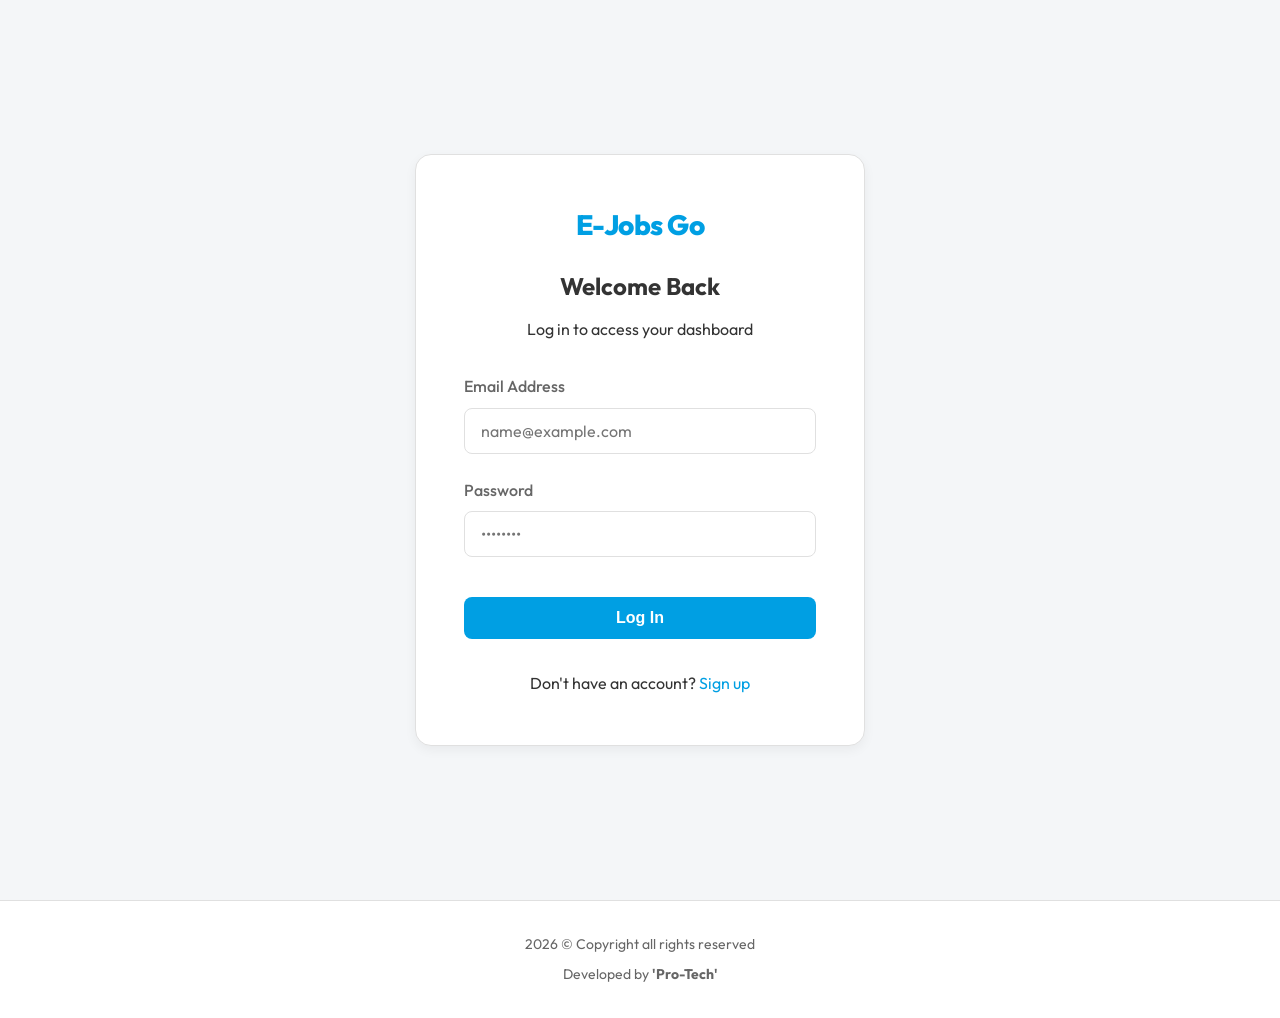
==== login.html @ 3371cefb "Initial commit" ====
<!DOCTYPE html>
<html lang="en">
<head>
    <meta charset="UTF-8">
    <meta name="viewport" content="width=device-width, initial-scale=1.0">
    <title>Login | E-Jobs Go</title>
    <link rel="stylesheet" href="assets/css/styles.css?v=4">
</head>
<body>
    <div class="auth-container">
        <div class="auth-card">
            <div class="text-center mb-1">
                <a href="index.html" class="logo" style="justify-content: center; margin-bottom: 1.5rem;">
                    <span class="gradient-text">E-Jobs Go</span>
                </a>
                <h2>Welcome Back</h2>
                <p class="text-secondary" style="margin-bottom: 2rem;">Log in to access your dashboard</p>
            </div>
            
            <div id="alert-msg" class="alert"></div>

            <form id="login-form">
                <div class="form-group">
                    <label for="email">Email Address</label>
                    <input type="email" id="email" class="form-control" required placeholder="name@example.com">
                </div>
                <div class="form-group">
                    <label for="password">Password</label>
                    <input type="password" id="password" class="form-control" required placeholder="••••••••">
                </div>
                <button type="submit" class="btn btn-primary" style="width: 100%; margin-top: 1rem;">Log In</button>
            </form>
            
            <div class="text-center mt-2" style="margin-top: 2rem;">
                <p class="text-secondary">Don't have an account? <a href="register.html">Sign up</a></p>
            </div>
        </div>
    </div>
    
    <footer>
        <div class="container footer-content">
            <p>2026 &copy; Copyright all rights reserved</p>
            <p>Developed by <strong>'Pro-Tech'</strong></p>
        </div>
    </footer>

    <script src="assets/js/main.js"></script>
    <script src="assets/js/auth.js"></script>
</body>
</html>
---- assets/css/styles.css ----
@import url('https://fonts.googleapis.com/css2?family=Outfit:wght@300;400;500;600;700;800&display=swap');

:root {
    /* Ownai-inspired Light Palette */
    --bg-primary: #f4f6f8; /* Light grey background */
    --bg-secondary: #ffffff; /* White cards */
    --text-primary: #333333;
    --text-secondary: #666666;
    
    /* Ownai Brand Colors */
    --accent-primary: #009fe3; /* Ownai Blue */
    --accent-secondary: #f5a623; /* Ownai Golden Yellow */
    --accent-primary-hover: #0088cc;
    
    /* UI Elements */
    --border-color: #e0e0e0;
    --card-shadow: 0 4px 12px rgba(0, 0, 0, 0.05);
    --hover-shadow: 0 8px 24px rgba(0, 0, 0, 0.1);
    
    /* Glassmorphism */
    --glass-bg: rgba(255, 255, 255, 0.95);
    --glass-border: rgba(224, 224, 224, 0.5);
    
    --transition-fast: 0.2s ease-in-out;
    --transition-normal: 0.3s ease-in-out;
}

* {
    margin: 0;
    padding: 0;
    box-sizing: border-box;
}

body {
    font-family: 'Outfit', sans-serif;
    background-color: var(--bg-primary);
    color: var(--text-primary);
    line-height: 1.6;
    display: flex;
    flex-direction: column;
    min-height: 100vh;
}

/* Base Elements */
a {
    text-decoration: none;
    color: var(--accent-primary);
    transition: color var(--transition-fast);
}

a:hover {
    color: var(--accent-primary-hover);
}

/* Typography */
h1, h2, h3, h4 {
    font-weight: 700;
    line-height: 1.2;
    margin-bottom: 1rem;
    color: var(--text-primary);
}

.gradient-text {
    color: var(--accent-primary); /* Removed gradient for a flatter, cleaner look */
}

/* Layout */
.container {
    width: 100%;
    max-width: 1200px;
    margin: 0 auto;
    padding: 0 1.5rem;
}

main {
    flex: 1; /* Push footer down */
}

/* Header & Navigation */
header {
    position: fixed;
    top: 0;
    left: 0;
    width: 100%;
    z-index: 1000;
    background: var(--glass-bg);
    border-bottom: 1px solid var(--border-color);
}

nav {
    display: flex;
    justify-content: space-between;
    align-items: center;
    height: 80px;
}

.logo {
    font-size: 1.75rem;
    font-weight: 800;
    letter-spacing: -0.5px;
    display: flex;
    align-items: center;
    gap: 0.5rem;
    color: var(--accent-primary);
}

.nav-links {
    display: flex;
    gap: 2rem;
    align-items: center;
}

.nav-links a {
    color: var(--text-primary);
    font-weight: 500;
    position: relative;
}

.nav-links a::after {
    content: '';
    position: absolute;
    bottom: -4px;
    left: 0;
    width: 0;
    height: 2px;
    background: var(--accent-primary);
    transition: width var(--transition-normal);
}

.nav-links a:hover::after, .nav-links a.active::after {
    width: 100%;
}

/* Buttons */
.btn {
    display: inline-flex;
    align-items: center;
    justify-content: center;
    padding: 0.75rem 1.5rem;
    border-radius: 0.5rem; /* Slightly squared like typical ecommerce */
    font-weight: 600;
    font-size: 1rem;
    cursor: pointer;
    transition: all var(--transition-fast);
    border: none;
    gap: 0.5rem;
}

.btn-primary {
    background: var(--accent-primary);
    color: white !important;
}

.btn-primary:hover {
    background: var(--accent-primary-hover);
    transform: translateY(-2px);
    box-shadow: 0 4px 12px rgba(0, 159, 227, 0.3);
}

.btn-outline {
    background: transparent;
    color: var(--accent-primary) !important;
    border: 2px solid var(--accent-primary);
}

.btn-outline:hover {
    background: var(--accent-primary);
    color: white !important;
}

/* Hero Section */
.hero {
    min-height: 80vh;
    display: flex;
    align-items: center;
    padding-top: 80px; /* Offset for header */
    background-color: var(--bg-secondary);
    position: relative;
    border-bottom: 1px solid var(--border-color);
}

.hero-content {
    max-width: 600px;
}

.hero h1 {
    font-size: clamp(2.5rem, 5vw, 4.5rem);
    margin-bottom: 1.5rem;
}

.hero p {
    font-size: 1.25rem;
    color: var(--text-secondary);
    margin-bottom: 2.5rem;
    max-width: 90%;
}

.hero-buttons {
    display: flex;
    gap: 1rem;
}

/* Auth Pages */
.auth-container {
    min-height: 100vh;
    display: flex;
    align-items: center;
    justify-content: center;
    padding: 2rem;
    background-color: var(--bg-primary);
}

.auth-card {
    background: var(--bg-secondary);
    padding: 3rem;
    border-radius: 1rem;
    box-shadow: var(--card-shadow);
    width: 100%;
    max-width: 450px;
    border: 1px solid var(--border-color);
}

/* Cards */
.card {
    background: var(--bg-secondary);
    border-radius: 1rem;
    padding: 2rem;
    border: 1px solid var(--border-color);
    box-shadow: var(--card-shadow);
    transition: all var(--transition-normal);
}

.card:hover {
    transform: translateY(-5px);
    box-shadow: var(--hover-shadow);
}

/* Forms */
.form-group {
    margin-bottom: 1.5rem;
}

.form-group label {
    display: block;
    margin-bottom: 0.5rem;
    font-weight: 500;
    color: var(--text-secondary);
}

.form-control {
    width: 100%;
    padding: 0.75rem 1rem;
    border: 1px solid var(--border-color);
    border-radius: 0.5rem;
    background: var(--bg-secondary);
    color: var(--text-primary);
    font-family: inherit;
    font-size: 1rem;
    transition: all var(--transition-fast);
}

.form-control:focus {
    outline: none;
    border-color: var(--accent-primary);
    box-shadow: 0 0 0 3px rgba(0, 159, 227, 0.1);
}

select.form-control {
    appearance: none;
    background-image: url("data:image/svg+xml;charset=UTF-8,%3csvg xmlns='http://www.w3.org/2000/svg' viewBox='0 0 24 24' fill='none' stroke='currentColor' stroke-width='2' stroke-linecap='round' stroke-linejoin='round'%3e%3cpolyline points='6 9 12 15 18 9'%3e%3c/polyline%3e%3c/svg%3e");
    background-repeat: no-repeat;
    background-position: right 1rem center;
    background-size: 1em;
}

/* Dashboard Specifics */
.dashboard-layout {
    display: flex;
    min-height: 100vh;
    width: 100%;
    flex: 1; /* allow growing */
}

.sidebar {
    background: var(--bg-secondary);
    border-right: 1px solid var(--border-color);
    padding: 2rem;
    padding-top: 100px; /* Offset for fixed header */
    height: 100vh;
    position: fixed;
    width: 250px;
    z-index: 100;
}

.sidebar-nav {
    display: flex;
    flex-direction: column;
    gap: 0.5rem;
}

.sidebar-nav a {
    padding: 0.75rem 1rem;
    border-radius: 0.5rem;
    color: var(--text-secondary);
    font-weight: 500;
    display: flex;
    align-items: center;
    gap: 0.75rem;
    transition: all var(--transition-fast);
}

.sidebar-nav a:hover, .sidebar-nav a.active {
    background: rgba(0, 159, 227, 0.1);
    color: var(--accent-primary);
    border-left: 4px solid var(--accent-primary);
}

.main-content {
    padding: 2rem;
    padding-top: 100px;
    margin-left: 250px; /* Space for sidebar */
    width: calc(100% - 250px);
    display: flex;
    flex-direction: column;
}

#content-area {
    flex: 1;
}

/* Utilities */
.text-center { text-align: center; }
.mt-2 { margin-top: 2rem; }
.mb-1 { margin-bottom: 1rem; }
.d-flex { display: flex; }
.justify-between { justify-content: space-between; }
.align-center { align-items: center; }

/* Alerts */
.alert {
    padding: 1rem 2rem;
    border-radius: 0.5rem;
    display: none;
    font-weight: 600;
    position: fixed;
    top: 20px;
    left: 50%;
    transform: translateX(-50%);
    z-index: 9999;
    box-shadow: var(--card-shadow);
    min-width: 300px;
    text-align: center;
}
.alert-success { background: #10b981; color: white; border: none; }
.alert-error { background: #ef4444; color: white; border: none; }

/* Jobs Grid */
.jobs-grid {
    display: grid;
    grid-template-columns: repeat(auto-fill, minmax(300px, 1fr));
    gap: 1.5rem;
    margin-top: 1.5rem;
    width: 100%;
}

.job-card {
    display: flex;
    flex-direction: column;
    min-width: 0;
}

.job-meta {
    display: flex;
    gap: 1rem;
    font-size: 0.875rem;
    color: var(--text-secondary);
    margin-bottom: 1rem;
}

.badge {
    padding: 0.25rem 0.75rem;
    border-radius: 9999px;
    font-size: 0.75rem;
    font-weight: 600;
    text-transform: uppercase;
}

.badge-open { background: rgba(0, 159, 227, 0.1); color: var(--accent-primary); }
.badge-assigned { background: rgba(245, 166, 35, 0.1); color: var(--accent-secondary); }
.badge-completed { background: rgba(16, 185, 129, 0.1); color: #10b981; }

/* Footer */
footer {
    background: var(--bg-secondary);
    border-top: 1px solid var(--border-color);
    padding: 2rem 0;
    margin-top: auto;
    text-align: center;
    color: var(--text-secondary);
    font-size: 0.875rem;
}

footer .footer-content {
    display: flex;
    flex-direction: column;
    align-items: center;
    gap: 0.5rem;
}

footer a {
    color: var(--accent-primary);
    font-weight: 600;
}

/* Responsive */
@media (max-width: 768px) {
    .nav-links { display: none; }
    .dashboard-layout { display: block; }
    .sidebar { display: none; }
    .main-content { margin-left: 0; width: 100%; }
}
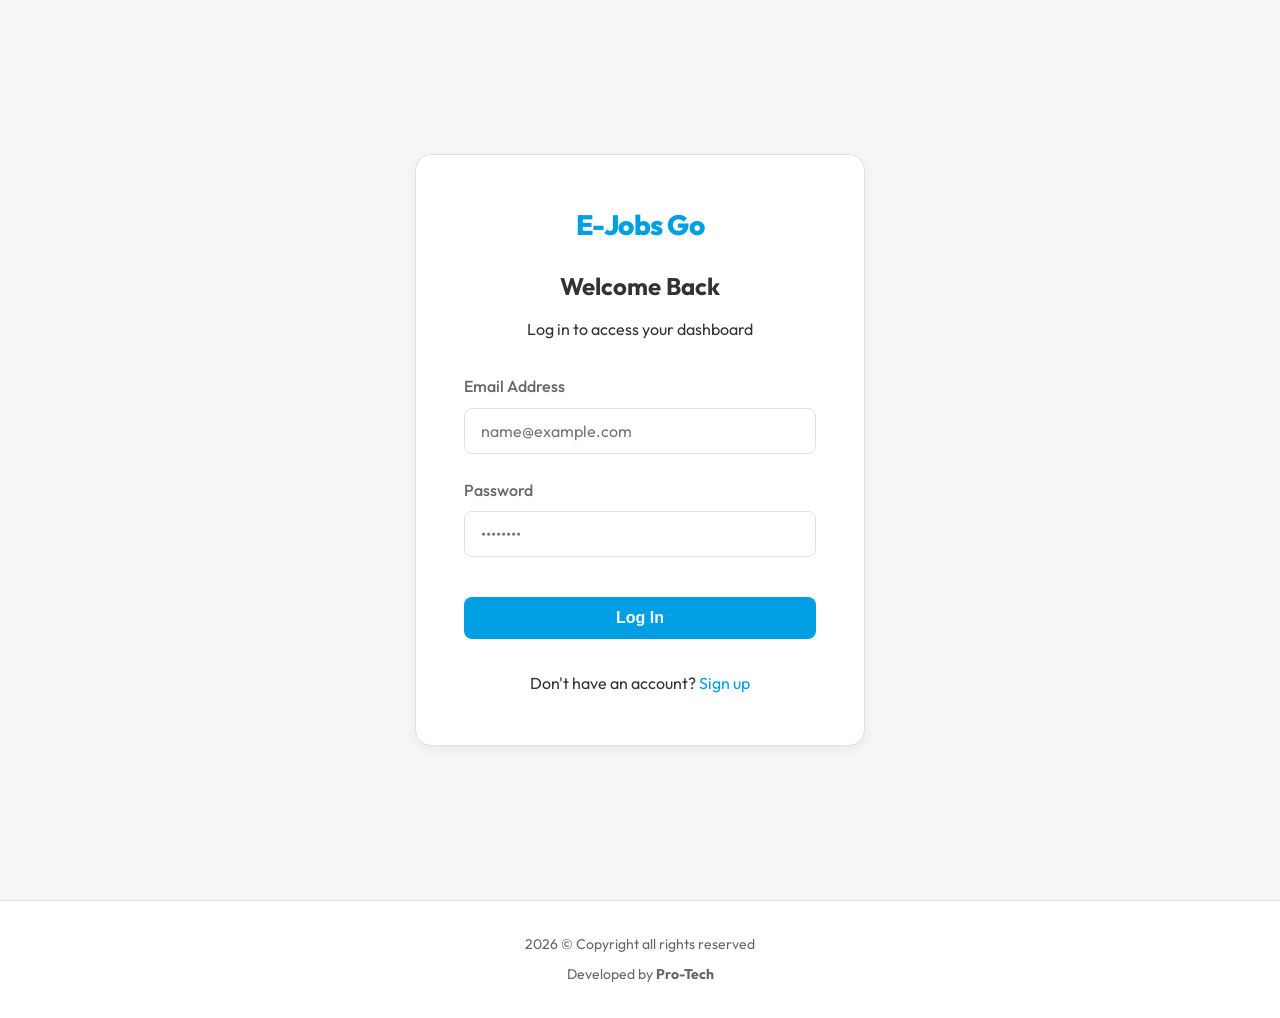
==== commit 87ee6c51: "Fix developer name formatting in footer" ====
--- a/login.html
+++ b/login.html
@@ -40,7 +40,7 @@
     <footer>
         <div class="container footer-content">
             <p>2026 &copy; Copyright all rights reserved</p>
-            <p>Developed by <strong>'Pro-Tech'</strong></p>
+            <p>Developed by <strong>Pro-Tech</strong></p>
         </div>
     </footer>
 
